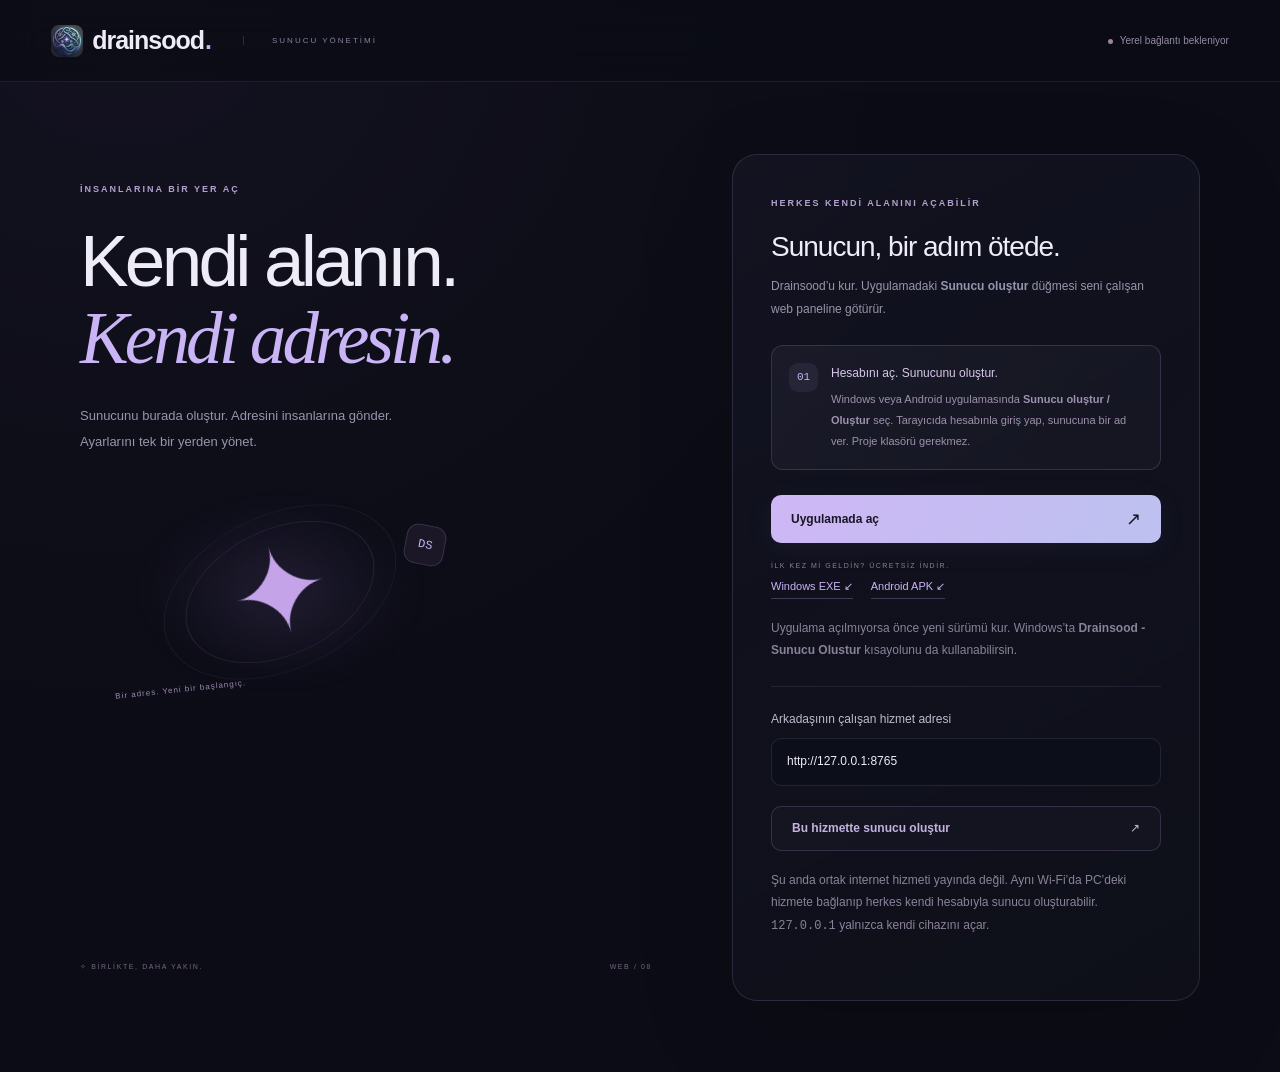
==== panel/index.html @ 6890b649 "push" ====
<!doctype html>
<html lang="tr">
<head>
  <meta charset="utf-8"><meta name="viewport" content="width=device-width, initial-scale=1">
  <meta name="theme-color" content="#0b0c15"><meta name="description" content="Drainsood sunucunu webden oluştur, adresini paylaş ve ayarlarını yönet.">
  <title>Sunucuların · Drainsood</title>
  <link rel="icon" href="./logo.png"><link rel="stylesheet" href="./panel.css"><script src="./panel.js" defer></script>
</head>
<body>
 <a class="skip-link" href="#workspace">İçeriğe geç</a>
 <header class="topbar"><a class="brand" href="../index.html" aria-label="Drainsood ana sayfa"><img src="./logo.png" width="32" height="32" alt="">drainsood<span>.</span></a><span class="product-label">SUNUCU YÖNETİMİ</span><div class="topbar-actions"><span id="connection-state" class="connection-state">Bağlantı kontrol ediliyor</span><button id="signout" class="quiet" hidden>Çıkış yap ↗</button></div></header>
 <main id="workspace">
  <section id="gateway" class="gateway">
   <div class="gateway-intro"><span class="eyebrow">İNSANLARINA BİR YER AÇ</span><h1>Kendi alanın.<br><em>Kendi adresin.</em></h1><p>Sunucunu burada oluştur. Adresini insanlarına gönder.<br>Ayarlarını tek bir yerden yönet.</p><div class="orbital" aria-hidden="true"><div class="orbital-ring"></div><span>✦</span><i>DS</i><b>Bir adres. Yeni bir başlangıç.</b></div><div class="gateway-foot"><span>✧ BİRLİKTE, DAHA YAKIN.</span><span>WEB / 08</span></div></div>
   <div class="gateway-card"><div id="gateway-loading"><span class="eyebrow">ALANIN HAZIRLANIYOR</span><h2>Bir bağlantı kuralım.</h2><p>Çalışan Drainsood hizmeti kontrol ediliyor…</p><div class="loading-line"></div></div>
    <div id="service-setup" hidden>
     <span class="eyebrow">HERKES KENDİ ALANINI AÇABİLİR</span><h2>Sunucun, bir adım ötede.</h2>
     <p id="setup-message">Drainsood’u kur. Uygulamadaki <b>Sunucu oluştur</b> düğmesi seni çalışan web paneline götürür.</p>
     <div id="local-start-guide" class="local-start-guide"><span class="start-step">01</span><div><strong>Hesabını aç. Sunucunu oluştur.</strong><p>Windows veya Android uygulamasında <b>Sunucu oluştur / Oluştur</b> seç. Tarayıcıda hesabınla giriş yap, sunucuna bir ad ver. Proje klasörü gerekmez.</p></div></div>
     <a id="open-installed-app" class="primary app-handoff" href="drainsood://panel">Uygulamada aç <span>↗</span></a>
     <div class="panel-downloads"><span>İLK KEZ Mİ GELDİN? ÜCRETSİZ İNDİR.</span><a id="panel-download-windows" href="../indir/Drainsood%20Setup.exe" download>Windows EXE ↙</a><a id="panel-download-android" href="../indir/DrainsoodPhone-1.0.8.apk" download>Android APK ↙</a></div>
     <p class="small-note">Uygulama açılmıyorsa önce yeni sürümü kur. Windows’ta <b>Drainsood - Sunucu Olustur</b> kısayolunu da kullanabilirsin.</p>
     <form id="service-form"><label>Arkadaşının çalışan hizmet adresi<input name="server" type="url" required value="http://127.0.0.1:8765" placeholder="http://192.168.1.20:8765" autocomplete="url"></label><p class="form-error" role="alert"></p><button class="secondary" type="submit">Bu hizmette sunucu oluştur <span>↗</span></button></form>
     <p id="hosting-status" class="small-note">Şu anda ortak internet hizmeti yayında değil. Aynı Wi-Fi’da PC’deki hizmete bağlanıp herkes kendi hesabıyla sunucu oluşturabilir. <code>127.0.0.1</code> yalnızca kendi cihazını açar.</p>
     <a id="service-link" class="service-link" hidden>Ortak yönetim panelini aç ↗</a>
    </div>
    <div id="auth" hidden><span class="eyebrow">KENDİ SUNUCUNU OLUŞTUR</span><h2 id="auth-title">Tekrar hoş geldin.</h2><p>Uygulamada bu bağlantı adresinde kullandığın hesabınla giriş yap.</p><div class="auth-tabs"><button id="login-tab" class="active" type="button">Giriş yap</button><button id="register-tab" type="button">Hesap oluştur</button></div><form id="auth-form"><label id="display-field" hidden>Görünen ad<input name="display_name" maxlength="32" autocomplete="nickname"></label><label>Kullanıcı adı<input name="username" required minlength="3" maxlength="24" pattern="[a-z0-9_]{3,24}" autocomplete="username" placeholder="kullanici_adi"></label><label>Şifre<input name="password" type="password" required minlength="8" maxlength="128" autocomplete="current-password" placeholder="En az 8 karakter"></label><p class="form-error" role="alert"></p><button class="primary" id="auth-submit" type="submit">Giriş yap <span>↗</span></button></form><p class="small-note">İki cihazda da aynı hizmeti seç; sunucuların birlikte görünsün.</p></div>
   </div>
  </section>
  <section id="dashboard" class="dashboard" hidden>
   <aside class="sidebar"><div class="account-card"><span class="account-avatar" id="account-letter">D</span><div><strong id="account-name"></strong><small id="account-username"></small></div><span class="account-online"></span></div><div class="sidebar-heading"><span>SUNUCULARIN</span><span id="server-count">0</span></div><button id="new-server" class="new-server">＋ Yeni sunucu oluştur <span>↗</span></button><label class="filter-label"><span class="visually-hidden">Yüklenen sunucularında ara</span><input id="server-filter" type="search" placeholder="Sunucularında ara…"></label><nav id="server-list" class="server-list" aria-label="Yönettiğin sunucular"></nav><button id="more-servers" class="quiet" hidden>Daha fazla göster</button><div class="sidebar-bottom"><span class="eyebrow">BAĞLI OLDUĞUN HİZMET</span><code id="service-origin"></code><button id="network-open" class="quiet">Ev ağı bağlantısı ↗</button><a class="quiet" href="/phone/">Sohbete dön ↗</a></div></aside>
   <div class="main-column"><div class="workspace-top"><span class="eyebrow">DRAINSOOD / KONTROL ALANI</span><span id="workspace-mode">SUNUCULARIN</span></div><div id="panel-content"></div><footer class="workspace-footer"><span>Birlikte olmanın güzel bir yeri.</span><span>✦</span></footer></div>
  </section>
 </main>
 <div id="toast" class="toast" role="status" aria-live="polite"></div>
</body>
</html>
---- panel/panel.css ----
@charset "UTF-8";
:root{color-scheme:dark;--ink:#0b0c15;--surface:#131522;--surface-2:#1a1d2c;--line:#bca8ea1c;--muted:#9695ad;--text:#eeecf6;--lilac:#c9b4f5;--mint:#abdcc8;--danger:#ffb3bb;--radius:19px;font-family:Inter,"Segoe UI",Arial,sans-serif;font-synthesis:none}
*{box-sizing:border-box}body{margin:0;background:radial-gradient(ellipse at 10% 0,#29203d47,transparent 50%),var(--ink);color:var(--text);font-size:14px;-webkit-font-smoothing:antialiased}button,input,select,textarea{font:inherit}button,a,input,select,textarea{-webkit-tap-highlight-color:transparent}button{cursor:pointer;color:inherit;background:none;border:0}a{color:inherit;text-decoration:none}button:disabled{opacity:.5;cursor:wait}button:focus-visible,a:focus-visible,summary:focus-visible{outline:2px solid var(--lilac);outline-offset:4px}input:focus,textarea:focus,select:focus{outline:2px solid #b9a0e950;outline-offset:1px;border-color:#c9b4f580}input,select,textarea{width:100%;min-width:0;border:1px solid #aca0cc25;border-radius:10px;background:#0c0e19;padding:13px 15px;min-height:46px;color:var(--text);transition:border-color .2s,background .2s}input::placeholder,textarea::placeholder{color:#6c6b83}textarea{resize:vertical;line-height:1.8}input[readonly]{color:#c8b5e7}label{display:block;font-size:12px;color:#bfbacf;line-height:1.6;margin-bottom:20px}label>input,label>textarea,label>select{display:block;margin-top:9px}select{cursor:pointer}h1,h2,h3,p{margin:0}p{color:var(--muted);line-height:1.9}em{font-family:Georgia,"Times New Roman",serif;font-weight:400;color:var(--lilac)}[hidden]{display:none!important}.eyebrow,.section-kicker{font-size:9px;letter-spacing:2px;font-weight:600;color:#b4a1ce}.primary,.secondary{display:inline-flex;align-items:center;justify-content:center;gap:12px;min-height:45px;border-radius:10px;padding:13px 20px;font-size:12px;font-weight:600;transition:transform .2s,background .2s,border-color .2s}.primary{background:linear-gradient(120deg,#ceb7f5,#bdc1f0);color:#191524;box-shadow:0 5px 30px #b6a4f310}.primary:hover{background:linear-gradient(120deg,#e0caff,#cbd1ff);transform:translateY(-1px)}.primary>span{margin-left:auto;font-size:18px}.secondary{border:1px solid #c9b4f52c;background:#c9b4f507;color:#c4b3df}.secondary:hover{border-color:#c9b4f566;background:#c9b4f511}.quiet{display:inline-flex;align-items:center;text-align:left;font-size:11px;color:#a59bb6;padding:9px 0;line-height:1.7}.quiet:hover{color:#e2cffd}.form-error{font-size:12px;line-height:1.8;color:var(--danger);margin:0 0 14px;overflow-wrap:anywhere}.form-error:empty{display:none}.small-note{font-size:11px;line-height:1.9;color:#8a829b;margin-top:18px}.optional{font-size:8px;letter-spacing:1px;color:#746c86;float:right;margin-top:2px}.skip-link{position:fixed;z-index:10;top:-100px;left:20px;background:var(--lilac);color:var(--ink);padding:12px;border-radius:6px}.skip-link:focus{top:12px}.visually-hidden{position:absolute;width:1px;height:1px;padding:0;margin:-1px;overflow:hidden;clip:rect(0,0,0,0);white-space:nowrap;border:0}
.topbar{height:82px;padding:0 clamp(22px,4vw,64px);display:flex;align-items:center;gap:32px;border-bottom:1px solid var(--line);background:#0b0c15b3;backdrop-filter:blur(18px)}.brand{display:inline-flex;align-items:center;font-size:25px;letter-spacing:-1px;font-weight:650;gap:9px}.brand img{object-fit:contain;border-radius:8px}.brand>span{color:var(--lilac);margin-left:-8px}.product-label{font-size:8px;letter-spacing:2px;color:#8e819f;border-left:1px solid #b7a4d134;padding-left:28px}.topbar-actions{margin-left:auto;display:flex;align-items:center;gap:25px}.connection-state{font-size:10px;color:#968ca5;max-width:210px;overflow-wrap:anywhere}.connection-state:before{content:"";display:inline-block;width:5px;height:5px;border-radius:50%;background:#9b859a;margin-right:7px;vertical-align:middle}.connection-state.connected:before{background:var(--mint);box-shadow:0 0 12px #abdcc84a}
.gateway{display:grid;grid-template-columns:minmax(0,1.1fr) minmax(340px,.9fr);max-width:1200px;min-height:calc(100svh - 82px);margin:auto;padding:72px 40px;gap:80px;align-items:center}.gateway-intro{align-self:stretch;display:flex;flex-direction:column;min-width:0;padding:30px 0}.gateway h1{font-size:clamp(48px,5.7vw,76px);line-height:1.06;font-weight:450;letter-spacing:-3.8px;margin:28px 0 25px}.gateway-intro>p{font-size:13px;line-height:2}.gateway-card{background:linear-gradient(150deg,#2322374d,#11121d99);border:1px solid #c9b4f526;border-radius:25px;padding:38px;box-shadow:0 30px 100px #0002}.gateway-card h2{font-size:28px;letter-spacing:-1px;font-weight:500;margin:22px 0 12px}.gateway-card>div>p{font-size:12px;margin-bottom:24px}.gateway-card .primary{width:100%}.auth-tabs{display:grid;grid-template-columns:1fr 1fr;gap:5px;margin:25px 0;background:#070a134a;border:1px solid var(--line);border-radius:10px;padding:4px}.auth-tabs button{font-size:12px;color:#8c829c;min-height:39px;border-radius:7px}.auth-tabs button.active{background:#c9b4f516;color:#dcc9f5}.gateway-foot{margin-top:auto;padding-top:32px;display:flex;justify-content:space-between;font-size:7px;letter-spacing:1.6px;color:#756781;gap:15px}.service-link{display:block;padding:15px 0 0;color:var(--mint);font-size:12px;line-height:1.9}.orbital{height:225px;margin:25px 0;position:relative;display:grid;place-items:center;max-width:400px;isolation:isolate}.orbital:before{content:"";position:absolute;inset:15px 50px;background:radial-gradient(ellipse,#ae83ed1b,transparent 65%);filter:blur(15px)}.orbital-ring{width:200px;height:200px;border:1px solid #c9b4f51e;border-radius:50%;transform:rotate(-25deg) scaleY(.63);position:absolute}.orbital-ring:after{content:"";position:absolute;inset:-24px;border:1px solid #c9b4f512;border-radius:50%}.orbital>span{font-size:118px;line-height:1;color:#c4a3e8;filter:drop-shadow(0 0 40px #a77aef22);transform:rotate(-15deg)}.orbital>i{position:absolute;right:35px;top:45px;border:1px solid #c9b4f52c;border-radius:12px;padding:12px;font-family:Consolas,monospace;font-size:12px;font-style:normal;color:#c9b4f5;background:#1b1726;transform:rotate(11deg)}.orbital>b{font-size:8px;letter-spacing:1px;font-weight:400;color:#9d88b5;position:absolute;bottom:11px;left:35px;transform:rotate(-6deg)}.loading-line{height:2px;background:linear-gradient(90deg,transparent,#c9b4f5,transparent);margin:30px 0;animation:breathe 1.4s ease-in-out infinite}@keyframes breathe{50%{opacity:.3}}
.dashboard{display:grid;grid-template-columns:280px minmax(0,1fr);min-height:calc(100svh - 82px)}.sidebar{padding:30px 22px;border-right:1px solid var(--line);background:#10111b80;display:flex;flex-direction:column;min-width:0}.account-card{display:flex;align-items:center;gap:10px;padding:0 0 27px;border-bottom:1px solid var(--line);margin-bottom:29px}.account-avatar{width:40px;height:40px;display:grid;place-items:center;background:#c9b4f514;border:1px solid #c9b4f530;border-radius:13px;color:#d0b8ed;flex-shrink:0}.account-card>div{min-width:0;flex:1}.account-card strong{font-size:12px;font-weight:550;display:block;overflow-wrap:anywhere;line-height:1.7}.account-card small{display:block;font-size:10px;color:#7f758e;overflow-wrap:anywhere;margin-top:2px}.account-online{width:5px;height:5px;border-radius:50%;background:var(--mint);margin-right:4px}.sidebar-heading{display:flex;align-items:center;justify-content:space-between;font-size:8px;letter-spacing:1.8px;color:#8e7b9f;margin-bottom:16px}.sidebar-heading>span:last-child{letter-spacing:0;color:#bba0d3}.new-server{display:flex;align-items:center;gap:6px;border:1px dashed #c9b4f54a;background:#c9b4f509;color:#ccb3ed;border-radius:10px;padding:13px;font-size:11px;margin-bottom:17px;text-align:left}.new-server>span{margin-left:auto}.new-server:hover{background:#c9b4f515;border-style:solid}.filter-label{margin-bottom:12px}.filter-label>input{margin:0;font-size:11px;min-height:38px;padding:9px 12px;background:#0a0b13b3}.server-list{display:grid;gap:6px;align-content:start;max-height:52vh;overflow:auto;scrollbar-width:thin;scrollbar-color:#ba9fdb30 transparent;padding:2px}.server-row{display:flex;align-items:center;gap:10px;padding:11px 9px;text-align:left;border:1px solid transparent;border-radius:11px;min-width:0}.server-row:hover{background:#b3a3d408}.server-row.selected{background:#c9b4f50c;border-color:#c9b4f52c}.server-icon{width:34px;height:34px;border-radius:11px;background:#b7a3da0e;border:1px solid #b7a3da18;display:grid;place-items:center;font-size:18px;color:#c6ace5;flex-shrink:0}.server-row>span:nth-child(2){flex:1;min-width:0}.server-row strong{display:block;font-size:11px;font-weight:500;overflow-wrap:anywhere;line-height:1.6}.server-row small{display:block;font-size:9px;color:#84778e;margin-top:3px;line-height:1.6}.server-row>b{font-size:12px;font-weight:400;color:#a387bc}.list-empty{font-size:11px;line-height:1.9;padding:15px 5px;color:#81738e}.sidebar-bottom{margin-top:auto;padding-top:35px;display:flex;flex-direction:column;gap:6px}.sidebar-bottom .eyebrow{font-size:7px;letter-spacing:1.4px}.sidebar-bottom>code{font-family:Consolas,monospace;color:#7b6f8b;font-size:9px;line-height:1.9;overflow-wrap:anywhere}.sidebar-bottom>.quiet{padding:5px 0;font-size:10px}
.main-column{padding:28px clamp(24px,4.2vw,76px) 0;min-width:0;display:flex;flex-direction:column}.workspace-top{display:flex;align-items:center;justify-content:space-between;gap:15px;margin:0 0 52px}.workspace-top>.eyebrow{font-size:7px;color:#857592;letter-spacing:1.6px}.workspace-top>span:last-child{font-size:7px;letter-spacing:1.7px;color:#72647e}.page-heading{margin:0 0 35px}.page-heading h1{font-weight:450;font-size:clamp(34px,3.9vw,56px);letter-spacing:-2.1px;line-height:1.13;margin:18px 0}.page-heading>p{font-size:12px;line-height:1.9}.create-layout{display:grid;grid-template-columns:minmax(0,1.2fr) minmax(220px,.8fr);gap:24px;align-items:stretch}.surface{padding:28px;border-radius:var(--radius);border:1px solid var(--line);background:linear-gradient(140deg,#181925af,#11131d);margin-bottom:22px;min-width:0}.create-surface{margin:0}.surface .section-kicker{display:block;margin-bottom:28px;font-size:8px}.surface .primary{width:100%}.field-pair{display:grid;grid-template-columns:minmax(0,1fr) minmax(125px,.6fr);gap:15px}.field-pair.identity-fields{grid-template-columns:minmax(0,1fr) 86px}.icon-field select{font-size:19px;padding:9px 13px}.address-note{display:flex;align-items:flex-start;gap:12px;padding:17px;border:1px solid #abdcc81c;background:#abdcc806;border-radius:11px;margin:23px 0}.address-note>span{font-size:28px;color:#afd8c5;flex-shrink:0}.address-note strong{font-size:11px;font-weight:550;color:#c2dfd1;line-height:1.7}.address-note p{font-size:10px;line-height:1.9;color:#8aa296;margin-top:5px}.address-note b{font-weight:500;color:#bad7ca}.creation-preview{border:1px solid #c9b4f51f;border-radius:var(--radius);padding:30px 25px;background:radial-gradient(ellipse at 100% 0,#8a6fba22,transparent 60%),linear-gradient(155deg,#201a2b,#11121d);position:relative;overflow:hidden;display:flex;flex-direction:column;min-width:0}.preview-star{font-size:90px;line-height:1;color:#c3a2e6;transform:rotate(-12deg);align-self:flex-end;text-shadow:0 0 60px #b282e52e;margin:0 5px 30px}.creation-preview .section-kicker{font-size:7px;letter-spacing:1.5px;color:#ac8fc3}.creation-preview h2{font-family:Georgia,serif;font-weight:400;font-size:32px;line-height:1.15;letter-spacing:-1px;margin:16px 0;overflow-wrap:anywhere;color:#e2c9f4}.creation-preview>p{font-size:11px;line-height:2;color:#9987a8}.preview-address{border-top:1px solid #c9b4f51d;border-bottom:1px solid #c9b4f51d;margin:25px 0;padding:19px 0}.preview-address>span{display:block;font-size:7px;letter-spacing:1.6px;color:#9277a7}.preview-address>strong{display:block;font-family:Consolas,monospace;font-weight:400;color:#ba9dce;font-size:12px;margin-top:10px}.preview-features{display:grid;gap:11px;font-size:10px;line-height:1.8;color:#9c88ae;margin-top:auto}.workspace-footer{display:flex;align-items:center;justify-content:space-between;font-size:8px;color:#6a5d76;letter-spacing:.6px;padding:35px 0 24px;margin-top:auto}.workspace-footer>span:last-child{font-size:23px;color:#b79acc66}
.detail-heading{display:flex;align-items:center;gap:19px;margin:0 0 30px;min-width:0}.detail-icon{width:68px;height:68px;border-radius:21px;border:1px solid #c9b4f535;background:linear-gradient(135deg,#c9b4f51b,#c9b4f509);display:grid;place-items:center;font-size:35px;color:#d0b5ee;flex-shrink:0}.detail-heading>div:nth-child(2){min-width:0;flex:1}.detail-heading .eyebrow{font-size:7px;letter-spacing:1.7px}.detail-heading h1{font-size:clamp(24px,3vw,37px);font-weight:450;letter-spacing:-1px;line-height:1.3;overflow-wrap:anywhere;margin:8px 0}.detail-heading p{font-size:10px}.open-chat{font-size:10px;min-height:36px;padding:10px 13px;white-space:nowrap}.share-surface{padding:25px;border:1px solid #b7d8cf30;border-radius:var(--radius);background:radial-gradient(ellipse at 90% 20%,#aacfb813,transparent 70%),#131d1f50;margin-bottom:27px}.share-heading{display:flex;align-items:center;justify-content:space-between;gap:12px;margin-bottom:19px}.share-heading .section-kicker{font-size:7px;letter-spacing:1.7px;color:#91b4a7}.join-state{font-size:9px;color:#aad3bc;white-space:nowrap}.join-state.closed{color:#dbb5a3}.address-copy,.share-link-row{display:flex;align-items:center;gap:12px;min-width:0}.address-copy>input{font-family:Consolas,monospace;font-size:clamp(10px,1.45vw,16px);border:0;background:none;color:#c0e0d0;letter-spacing:.7px;padding:0;min-height:30px;user-select:all}.address-copy>button{font-size:10px;color:#abdcc8;white-space:nowrap;padding:10px 12px;border:1px solid #abdcc835;border-radius:8px;min-height:36px;background:#abdcc809}.share-link-row{border-top:1px solid #abdcc818;margin-top:16px;padding-top:14px}.share-link-row input{font-family:Consolas,monospace;border:0;background:none;color:#83aa97;font-size:10px;padding:0;min-height:28px;user-select:all}.share-link-row button{font-size:9px;color:#a6cab7;white-space:nowrap;padding:9px 0}.share-surface>p{font-size:10px;line-height:1.9;margin-top:15px;color:#799a89}.share-surface>p>b{font-weight:500;color:#a6c4b3}.inline-link{font-size:inherit;color:#b9d7c7;text-decoration:underline;padding:0}.detail-tabs{display:flex;gap:6px;border-bottom:1px solid var(--line);padding-bottom:12px;margin-bottom:24px}.detail-tabs>button{font-size:11px;min-height:37px;border:1px solid transparent;border-radius:8px;padding:10px 16px;color:#8e7e9e}.detail-tabs>button.active{border-color:#c9b4f52c;background:#c9b4f511;color:#ccb5e8}.surface-heading{display:flex;align-items:center;justify-content:space-between;gap:15px;margin-bottom:25px}.surface-heading h2{font-size:18px;font-weight:450;letter-spacing:-.4px}.surface-heading>span{font-size:7px;letter-spacing:1.3px;color:#81728f;white-space:nowrap}.surface h3{font-size:13px;font-weight:500}.surface>p{font-size:12px;margin:12px 0 20px}.switch-row{display:flex;align-items:center;gap:15px;padding:18px 0;border-top:1px solid var(--line);border-bottom:1px solid var(--line);margin:20px 0 25px}.switch-row>span{flex:1;min-width:0}.switch-row strong{display:block;font-weight:500;font-size:12px;color:#c6b7d6}.switch-row small{display:block;font-size:10px;color:#85758f;line-height:1.9;margin-top:6px}.switch-row>input{flex-shrink:0;width:19px;height:19px;min-height:0;padding:0;margin:0;accent-color:#c9b4f5}.subtle-surface{background:#17121d77;border-color:#bd9bbd1b}.subtle-surface p{font-size:11px;margin:10px 0 17px}.subtle-surface .secondary{font-size:10px;min-height:35px;padding:10px 14px}.channel-form{display:flex;align-items:flex-start;gap:14px;padding:18px 0;border-bottom:1px solid var(--line)}.channel-form:first-child{padding-top:0}.channel-form:last-child{border-bottom:0;padding-bottom:0}.channel-form>.channel-kind{font-size:24px;color:#a18cb9;width:20px;margin-top:11px;flex-shrink:0}.channel-form>div{flex:1;min-width:0}.channel-form label{margin-bottom:8px}.channel-form input{margin-top:0;font-size:12px;min-height:38px;padding:9px 12px}.channel-form input[name=topic]{font-size:10px;color:#94829f;min-height:32px;background:transparent;border-color:transparent;padding:7px 12px}.channel-form>button{font-size:10px;padding:10px 12px;min-height:38px;flex-shrink:0}.person-row{display:flex;align-items:center;gap:13px;padding:16px 0;border-bottom:1px solid var(--line)}.person-row:first-child{padding-top:0}.person-row:last-child{border:0;padding-bottom:0}.person-row>span{display:grid;place-items:center;width:37px;height:37px;flex-shrink:0;border:1px solid #c9b4f523;background:#c9b4f50c;color:#b8a2d4;border-radius:12px}.person-row>div{flex:1;min-width:0}.person-row strong{display:block;font-size:12px;line-height:1.8;font-weight:500;overflow-wrap:anywhere}.person-row small{font-size:10px;color:#85728f;overflow-wrap:anywhere}.person-row>b{font-weight:400;font-size:7px;letter-spacing:1px;color:#a88cbb}.network-copy{display:flex;align-items:center;gap:10px;margin-bottom:12px}.network-copy>input{font-family:Consolas,monospace;font-size:12px;color:#a5d2bd;user-select:all}.network-copy>button{font-size:10px;white-space:nowrap}.network-notice{background:#f0c49207;border:1px solid #f0c49222;border-radius:10px;padding:15px;font-size:11px!important;color:#bca288}.toast{position:fixed;bottom:27px;left:50%;transform:translate(-50%,20px);max-width:min(600px,calc(100vw - 32px));padding:14px 21px;background:#1d2c28;border:1px solid #abdcc839;color:#c7e0d4;border-radius:12px;font-size:12px;line-height:1.9;box-shadow:0 16px 70px #0006;opacity:0;pointer-events:none;transition:opacity .2s,transform .2s;z-index:20;overflow-wrap:anywhere}.toast.visible{opacity:1;transform:translate(-50%,0)}.toast.error{background:#2e1d27;border-color:#ffb3bb35;color:#efb4c1}
@media(min-width:1600px){.main-column{max-width:1320px}.dashboard{grid-template-columns:300px minmax(0,1fr)}.main-column #panel-content{max-width:1080px}}
@media(max-width:1100px){.create-layout{grid-template-columns:1fr}.creation-preview{display:none}.main-column{padding-left:28px;padding-right:28px}.dashboard{grid-template-columns:245px minmax(0,1fr)}.sidebar{padding:27px 17px}.gateway{gap:40px;padding:50px 35px}.gateway-card{padding:29px}.product-label{display:none}.open-chat{display:none}.detail-heading{gap:14px}.detail-icon{width:55px;height:55px;font-size:27px;border-radius:17px}.address-copy{align-items:flex-start;flex-direction:column;gap:10px}.address-copy>input{font-size:13px;letter-spacing:.35px}.share-heading{align-items:flex-start}.share-heading .section-kicker{line-height:1.8}.share-link-row{align-items:flex-start;flex-direction:column;gap:4px}.share-link-row input{min-height:25px}.share-link-row button{padding:5px 0}}
@media(max-width:740px){.topbar{height:70px;padding:0 23px;gap:15px}.brand{font-size:23px}.brand img{width:28px;height:28px}.topbar-actions{gap:14px}.connection-state{font-size:9px;max-width:130px}.topbar .quiet{font-size:9px}.gateway{grid-template-columns:1fr;gap:26px;padding:35px 23px 45px;min-height:calc(100svh - 70px)}.gateway-intro{padding:0}.gateway-intro>.eyebrow{font-size:7px}.gateway h1{font-size:48px;margin:20px 0 16px;letter-spacing:-2.5px}.gateway-intro>p{font-size:12px}.orbital,.gateway-foot{display:none}.gateway-card{padding:26px;border-radius:20px}.gateway-card h2{font-size:25px}.gateway-card .eyebrow{font-size:7px}.dashboard{grid-template-columns:1fr;min-height:calc(100svh - 70px)}.sidebar{padding:21px 23px 18px;border-right:0;border-bottom:1px solid var(--line);gap:0}.account-card{padding-bottom:16px;margin-bottom:18px}.sidebar-heading{margin-bottom:12px}.new-server{margin-bottom:12px}.filter-label{display:none}.server-list{display:flex;overflow:auto;gap:8px;max-height:none;padding:2px 2px 7px}.server-row{min-width:165px;max-width:230px;flex-shrink:0;border:1px solid var(--line);padding:9px}.server-row>b{display:none}.server-row small{font-size:8px}.server-icon{width:30px;height:30px;font-size:16px}.sidebar-bottom{padding:12px 0 0;flex-direction:row;align-items:center;justify-content:space-between;gap:15px}.sidebar-bottom>.eyebrow,.sidebar-bottom>code{display:none}.sidebar-bottom>.quiet{font-size:9px;padding:0}.main-column{padding:25px 23px 0}.workspace-top{margin-bottom:30px}.workspace-top>.eyebrow{font-size:6px;letter-spacing:1px}.workspace-top>span:last-child{font-size:6px;letter-spacing:1px}.page-heading{margin-bottom:27px}.page-heading .eyebrow{font-size:7px}.page-heading h1{font-size:38px;letter-spacing:-1.8px;margin:17px 0}.page-heading>p{font-size:11px}.surface{padding:21px;border-radius:15px}.create-layout{gap:17px}.field-pair{gap:11px;grid-template-columns:minmax(0,1fr) minmax(110px,.6fr)}.field-pair.identity-fields{grid-template-columns:minmax(0,1fr) 72px}label{font-size:11px}.address-note{padding:13px;gap:10px}.address-note>span{font-size:24px}.address-note p{font-size:10px}.detail-heading{margin-bottom:24px}.detail-heading .eyebrow{font-size:6px}.detail-heading h1{font-size:27px;margin:7px 0}.detail-heading p{font-size:9px}.share-surface{padding:19px;border-radius:15px}.share-heading{gap:10px;margin-bottom:15px}.share-heading .section-kicker{font-size:6px;letter-spacing:1.2px}.join-state{font-size:8px}.address-copy>input{font-size:12px;letter-spacing:.1px}.address-copy>button{min-height:33px;font-size:9px}.share-surface>p{font-size:9px}.detail-tabs{gap:3px;margin-bottom:20px;padding-bottom:10px}.detail-tabs>button{font-size:10px;padding:9px 12px}.surface-heading h2{font-size:17px}.surface-heading>span{font-size:6px}.surface-heading{margin-bottom:21px}.switch-row strong{font-size:11px}.switch-row small{font-size:9px}.channel-form{gap:8px}.channel-form>.channel-kind{width:15px;font-size:20px}.channel-form>button{font-size:9px;padding:9px 10px}.channel-form input{font-size:11px}.channel-form input[name=topic]{font-size:9px}.person-row{gap:10px}.person-row strong{font-size:11px}.person-row>b{font-size:6px;letter-spacing:.6px}.network-copy{flex-wrap:wrap}.network-copy>input{font-size:11px}.workspace-footer{padding-top:27px;font-size:7px}.toast{bottom:20px;font-size:11px}}
@media(max-width:370px){.topbar{padding:0 17px}.brand{font-size:21px;gap:7px}.brand img{width:25px;height:25px}.connection-state{max-width:96px;font-size:8px}.topbar-actions{gap:9px}.gateway{padding:30px 17px}.gateway-card{padding:21px}.gateway h1{font-size:43px}.main-column{padding:22px 17px 0}.sidebar{padding:20px 17px 16px}.surface{padding:17px}.page-heading h1{font-size:34px}.share-surface{padding:15px}.address-copy>input{font-size:10px;letter-spacing:0}.detail-heading h1{font-size:23px}.detail-icon{width:46px;height:46px;font-size:24px;border-radius:15px}.field-pair{grid-template-columns:minmax(0,1fr) 108px}.field-pair.identity-fields{grid-template-columns:minmax(0,1fr) 66px}.detail-tabs>button{padding:9px 10px;font-size:9px}}
@media(prefers-reduced-motion:reduce){*,*:before,*:after{animation:none!important;transition:none!important;scroll-behavior:auto!important}}
.local-start-guide{display:flex;align-items:flex-start;gap:13px;padding:17px;margin:22px 0 25px;background:linear-gradient(125deg,#c9b4f50d,#abdcc807);border:1px solid #c9b4f52b;border-radius:12px}.start-step{display:grid;place-items:center;flex-shrink:0;width:29px;height:29px;border-radius:9px;background:#c9b4f513;color:#c9b4f5;font-family:Consolas,monospace;font-size:11px}.local-start-guide>div{min-width:0}.local-start-guide strong{display:block;font-size:12px;font-weight:500;line-height:1.7;color:#d7c8e8}.local-start-guide p{font-size:11px;line-height:1.9;margin-top:6px;color:#9e90ae}.local-start-guide code{display:inline;overflow-wrap:anywhere;font-size:10px;color:#c6afd9}.gateway-card:has(#service-setup:not([hidden])){max-width:480px}.connection-state.file-mode:before{background:#c9b4f5}@media(max-width:370px){.local-start-guide{padding:13px;gap:10px}.local-start-guide strong{font-size:11px}.local-start-guide p{font-size:10px}}
.app-handoff{display:flex;justify-content:space-between;align-items:center;text-decoration:none;margin:0 0 19px}.panel-downloads{display:flex;flex-wrap:wrap;gap:11px 18px;margin:0 0 17px}.panel-downloads>span{flex-basis:100%;font-size:7px;letter-spacing:1.5px;color:#8e7b9c}.panel-downloads>a{font-size:11px;color:#c9b4f5;text-decoration:none;border-bottom:1px solid #c9b4f540;padding-bottom:5px}.panel-downloads>a:hover{color:#e2d5fb;border-color:currentColor}#service-form{border-top:1px solid var(--line);margin-top:22px;padding-top:23px}#service-form .secondary{width:100%;display:flex;justify-content:space-between}
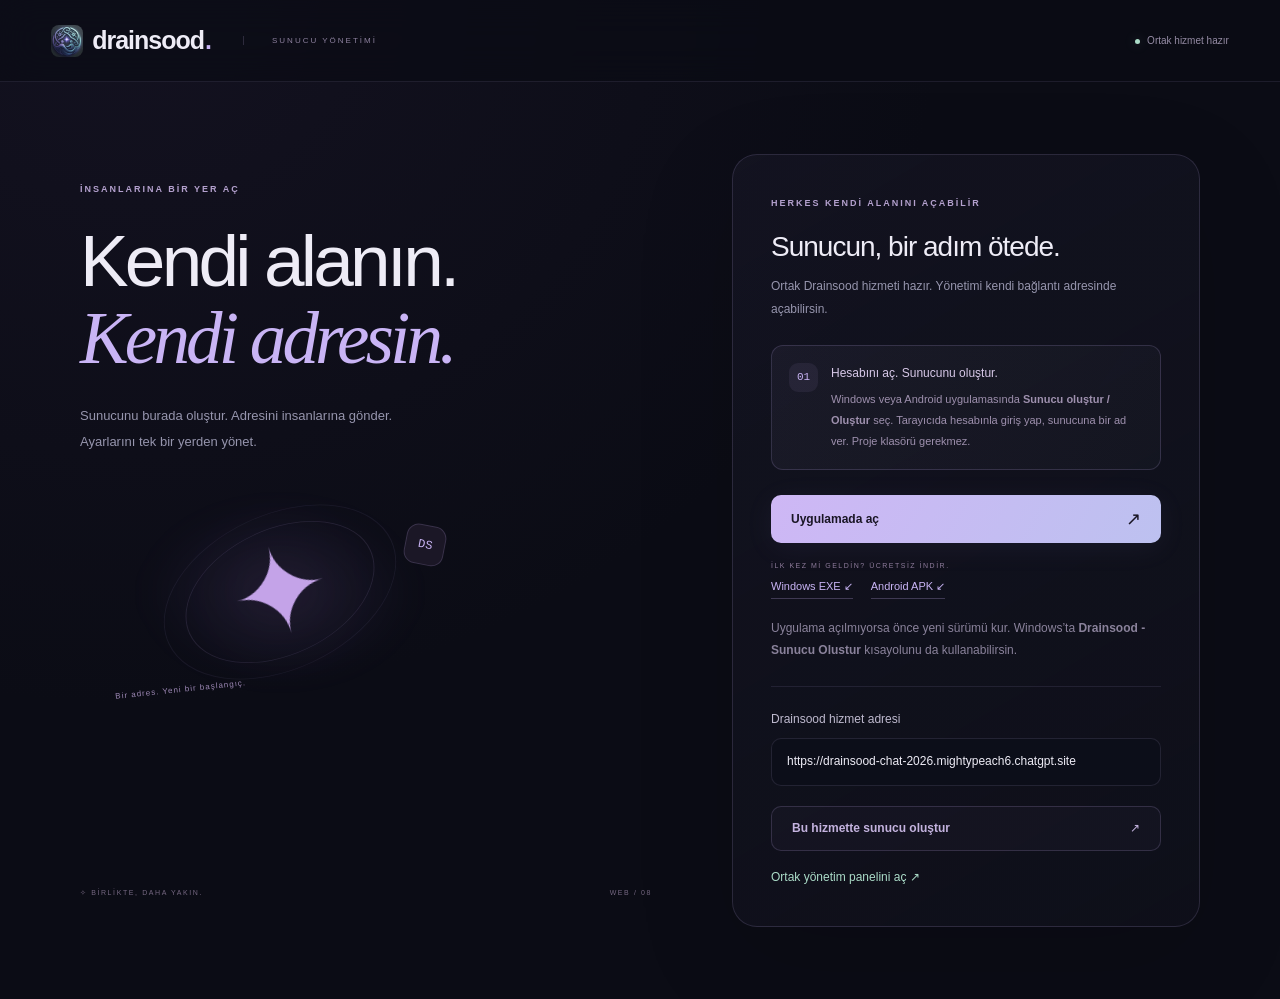
==== commit 9747fb88: "push" ====
--- a/panel/index.html
+++ b/panel/index.html
@@ -18,10 +18,10 @@
      <p id="setup-message">Drainsood’u kur. Uygulamadaki <b>Sunucu oluştur</b> düğmesi seni çalışan web paneline götürür.</p>
      <div id="local-start-guide" class="local-start-guide"><span class="start-step">01</span><div><strong>Hesabını aç. Sunucunu oluştur.</strong><p>Windows veya Android uygulamasında <b>Sunucu oluştur / Oluştur</b> seç. Tarayıcıda hesabınla giriş yap, sunucuna bir ad ver. Proje klasörü gerekmez.</p></div></div>
      <a id="open-installed-app" class="primary app-handoff" href="drainsood://panel">Uygulamada aç <span>↗</span></a>
-     <div class="panel-downloads"><span>İLK KEZ Mİ GELDİN? ÜCRETSİZ İNDİR.</span><a id="panel-download-windows" href="../indir/Drainsood%20Setup.exe" download>Windows EXE ↙</a><a id="panel-download-android" href="../indir/DrainsoodPhone-1.0.8.apk" download>Android APK ↙</a></div>
+     <div class="panel-downloads"><span>İLK KEZ Mİ GELDİN? ÜCRETSİZ İNDİR.</span><a id="panel-download-windows" href="../indir/Drainsood%20Setup.exe" download>Windows EXE ↙</a><a id="panel-download-android" href="../indir/DrainsoodPhone-1.0.13.apk" download>Android APK ↙</a></div>
      <p class="small-note">Uygulama açılmıyorsa önce yeni sürümü kur. Windows’ta <b>Drainsood - Sunucu Olustur</b> kısayolunu da kullanabilirsin.</p>
-     <form id="service-form"><label>Arkadaşının çalışan hizmet adresi<input name="server" type="url" required value="http://127.0.0.1:8765" placeholder="http://192.168.1.20:8765" autocomplete="url"></label><p class="form-error" role="alert"></p><button class="secondary" type="submit">Bu hizmette sunucu oluştur <span>↗</span></button></form>
-     <p id="hosting-status" class="small-note">Şu anda ortak internet hizmeti yayında değil. Aynı Wi-Fi’da PC’deki hizmete bağlanıp herkes kendi hesabıyla sunucu oluşturabilir. <code>127.0.0.1</code> yalnızca kendi cihazını açar.</p>
+     <form id="service-form"><label>Drainsood hizmet adresi<input name="server" type="url" required value="https://drainsood-chat-2026.mightypeach6.chatgpt.site" placeholder="https://drainsood-chat-2026.mightypeach6.chatgpt.site" autocomplete="url"></label><p class="form-error" role="alert"></p><button class="secondary" type="submit">Bu hizmette sunucu oluştur <span>↗</span></button></form>
+     <p id="hosting-status" class="small-note">Ortak Drainsood hizmeti hazır. Bağlantıyı açıp hesabınla giriş yaparak kendi sunucunu oluşturabilirsin.</p>
      <a id="service-link" class="service-link" hidden>Ortak yönetim panelini aç ↗</a>
     </div>
     <div id="auth" hidden><span class="eyebrow">KENDİ SUNUCUNU OLUŞTUR</span><h2 id="auth-title">Tekrar hoş geldin.</h2><p>Uygulamada bu bağlantı adresinde kullandığın hesabınla giriş yap.</p><div class="auth-tabs"><button id="login-tab" class="active" type="button">Giriş yap</button><button id="register-tab" type="button">Hesap oluştur</button></div><form id="auth-form"><label id="display-field" hidden>Görünen ad<input name="display_name" maxlength="32" autocomplete="nickname"></label><label>Kullanıcı adı<input name="username" required minlength="3" maxlength="24" pattern="[a-z0-9_]{3,24}" autocomplete="username" placeholder="kullanici_adi"></label><label>Şifre<input name="password" type="password" required minlength="8" maxlength="128" autocomplete="current-password" placeholder="En az 8 karakter"></label><p class="form-error" role="alert"></p><button class="primary" id="auth-submit" type="submit">Giriş yap <span>↗</span></button></form><p class="small-note">İki cihazda da aynı hizmeti seç; sunucuların birlikte görünsün.</p></div>
